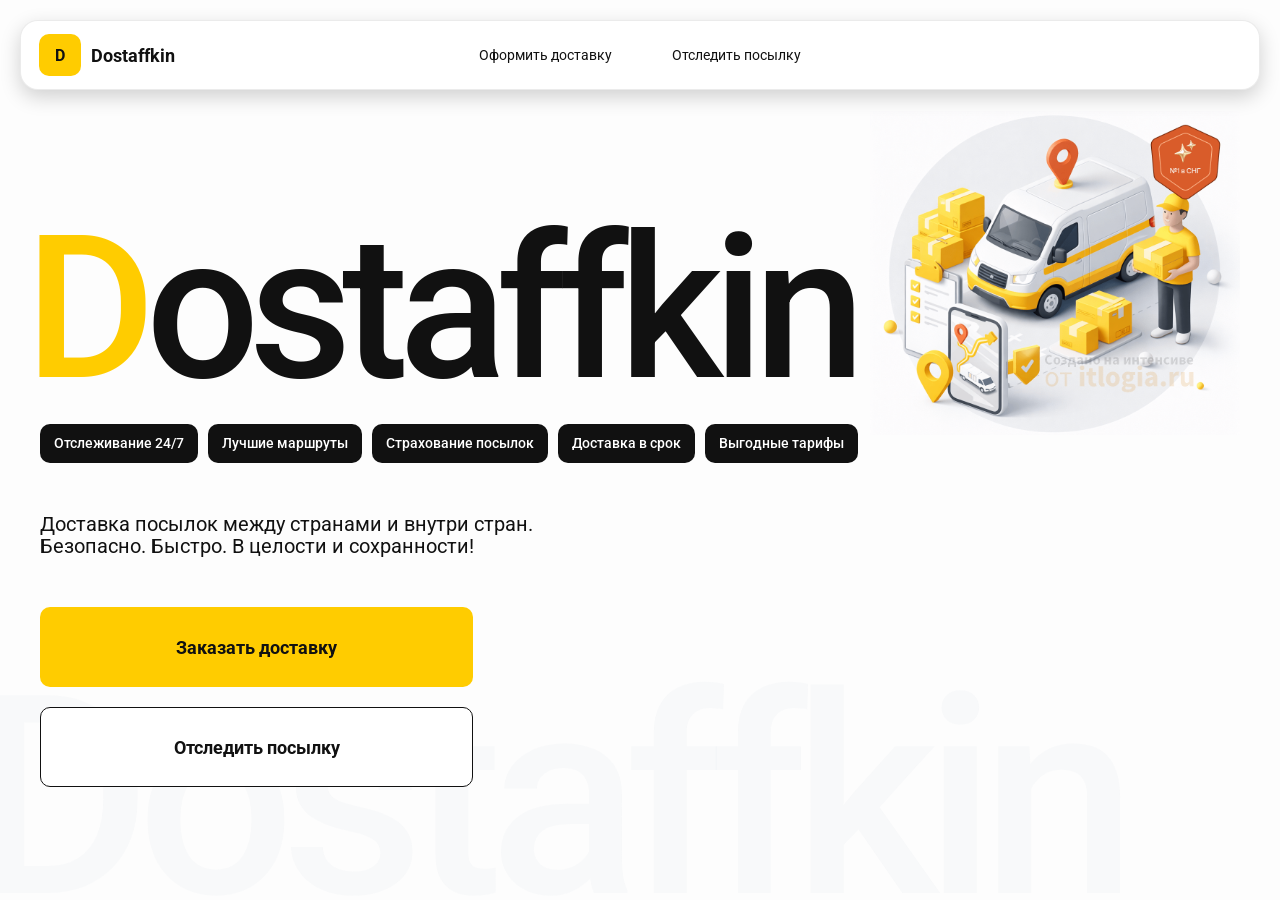
==== index.html @ b61168ff "Add files via upload" ====
<!doctype html>
<html lang="ru">
  <head>
    <meta charset="utf-8" />
    <meta
      name="viewport"
      content="width=device-width,initial-scale=1,maximum-scale=1,user-scalable=0"
    />
    <title>
      Dostaffkin — Доставка посылок между странами и внутри стран. Безопасно.
      Быстро. В целости и сохранности!
    </title>
    <link rel="stylesheet" href="styles/base.css" />
    <link rel="stylesheet" href="styles/base_adaptive.css" />
    <link rel="stylesheet" href="styles/index.css" />
    <link rel="stylesheet" href="styles/index_adaptive.css" />
  </head>
  <body>
    <div class="container">
      <header class="header">
        <a class="header-brand" href="#">
          <div class="header-logo">D</div>
          <div class="header-title">Dostaffkin</div>
        </a>
        <nav class="header-menu">
          <a class="header-link" href="#">Оформить <span>доставку</span></a>
          <a class="header-link" href="#">Отследить <span>посылку</span></a>
        </nav>
      </header>
      <main class="main">
        <section class="main-info">
          <div class="main-title"><span>D</span>ostaffkin</div>
          <div class="main-features">
            <div class="main-feature">Отслеживание 24/7</div>
            <div class="main-feature">Лучшие маршруты</div>
            <div class="main-feature">Страхование посылок</div>
            <div class="main-feature">Доставка в срок</div>
            <div class="main-feature">Выгодные тарифы</div>
          </div>
          <div class="main-description">
            Доставка посылок между странами и внутри стран. Безопасно. Быстро. В
            целости и сохранности!
          </div>
          <div class="main-actions">
            <a class="button" type="button" href="./order.html"
              >Заказать доставку</a
            >
            <a class="button button-white" type="button" href="./track.html"
              >Отследить посылку</a
            >
          </div>
          <div class="main-title-ghost">Dostaffkin</div>
        </section>
        <section class="main-image">
          <img src="images/main-image.png" alt="Main image" />
        </section>
      </main>
    </div>
  </body>
</html>
---- styles/base.css ----
*, *::before, *::after {
    box-sizing: border-box;
}
@font-face {
    font-family: "Roboto";
    src: url("../fonts/Roboto-Regular.ttf");
    font-weight: normal;
}

@font-face {
    font-family: "Roboto";
    src: url("../fonts/Roboto-Bold.ttf");
    font-weight: bold;
}

@font-face {
    font-family: "Roboto";
    src: url("../fonts/Roboto-Medium.ttf");
    font-weight: 500;
}

html, body {
    margin: 0;
    color: #111111;
    font-family: "Roboto", sans-serif;
}

body {
    background: #FDFDFD;
}

.button {
    border: 0;
    outline: none;
    height: 44px;
    border-radius: 10px;
    font-size: 14px;
    font-weight: bold;
    cursor: pointer;
    font-family: inherit;
    transition: transform .08s ease, opacity .12s ease;
    background: #ffcc00;
    color: #111111;
    text-align: center;
    text-decoration: none;
}

.button:hover {
    background-color: #E5BC19;
}

.button:disabled {
    cursor: not-allowed;
    background-color: #FADE6E;
    color: #787878;
    transform: none;
}

.button.button-white {
    background: #ffffff;
    border: 1px solid #111111;
}

.button.button-white:hover {
    background: rgb(241 241 241);
}
---- styles/index.css ----
.container {
  overflow: hidden;
  min-height: 100vh;
}

.header {
  border-radius: 18px;
  box-shadow: 0 7px 20px 0 #0000002e;
  backdrop-filter: blur(10px);
  background: #ffffff;
  left: 20px;
  border: 1px solid rgba(0, 0, 0, 0.08);
  position: fixed;
  right: 20px;
  top: 20px;
  padding: 14px 18px;
  height: 70px;
  display: flex;
  align-items: center;
  z-index: 6;
}

.header-brand {
  display: flex;
  align-items: center;
  text-decoration: none;
  gap: 10px;
}

.header-logo {
  width: 42px;
  height: 42px;
  border-radius: 10px;
  background: #ffcc00;
  display: grid;
  place-items: center;
  font-weight: bold;
  color: #111;
}

.header-title {
  font-size: 18px;
  font-weight: bold;
  color: #111111;
  text-decoration: none;
}

.header-menu {
  display: flex;
  align-items: center;
  gap: 60px;
  margin: 0;
  position: absolute;
  left: 50%;
  transform: translateX(-50%);
}

.header-link {
  font-size: 14px;
  color: #111111;
  text-decoration: none;
}

.main {
    padding: 111px 40px 40px;
    position: relative;
    display: flex;
}
.main-info {
  max-width: 840px;
  width: 100%;
  position: relative;
}

.main-title {
  margin-top: 98px;
  font-weight: 500;
  font-size: 200px;
  line-height: 1;
  letter-spacing: -0.05em;
  color: #111111;
  left: -15px;
  position: relative;
}

.main-title span {
  color: #ffcc00;
}

.main-features {
  margin-top: 15px;
  display: flex;
  flex-wrap: wrap;
  gap: 10px;
}

.main-feature {
  background: #111111;
  color: #ffffff;
  padding: 12px 14px;
  font-weight: 500;
  font-size: 14px;
  line-height: 1.1;
  border-radius: 10px;
}

.main-description {
    margin-top: 50px;
    max-width: 500px;
    font-size: 20px;
    line-height: 1.1;
    color: #111111;
}

.main-actions {
    margin-top: 50px;
    display: flex;
    flex-direction: column;
    gap: 20px;
}

.main-actions .button {
    height: 80px;
    width: 433px;
    font-size: 18px;
    font-weight: bold;
    place-items: center;
    display: grid;
}

.main-title-ghost {
    position: absolute;
    z-index: -1;
    left: -70px;
    bottom: -150px;
    font-weight: 500;
    font-size: 278px;
    line-height: 1;
    letter-spacing: -0.05em;
    color: #ECEDF04D;
}

.main-image {
    width: 1024px;
    top: 100px;
    z-index: -2;
}

.main-image img {
    width: 100%;
    max-width: 1024px;
    height: auto;
    display: block;
}
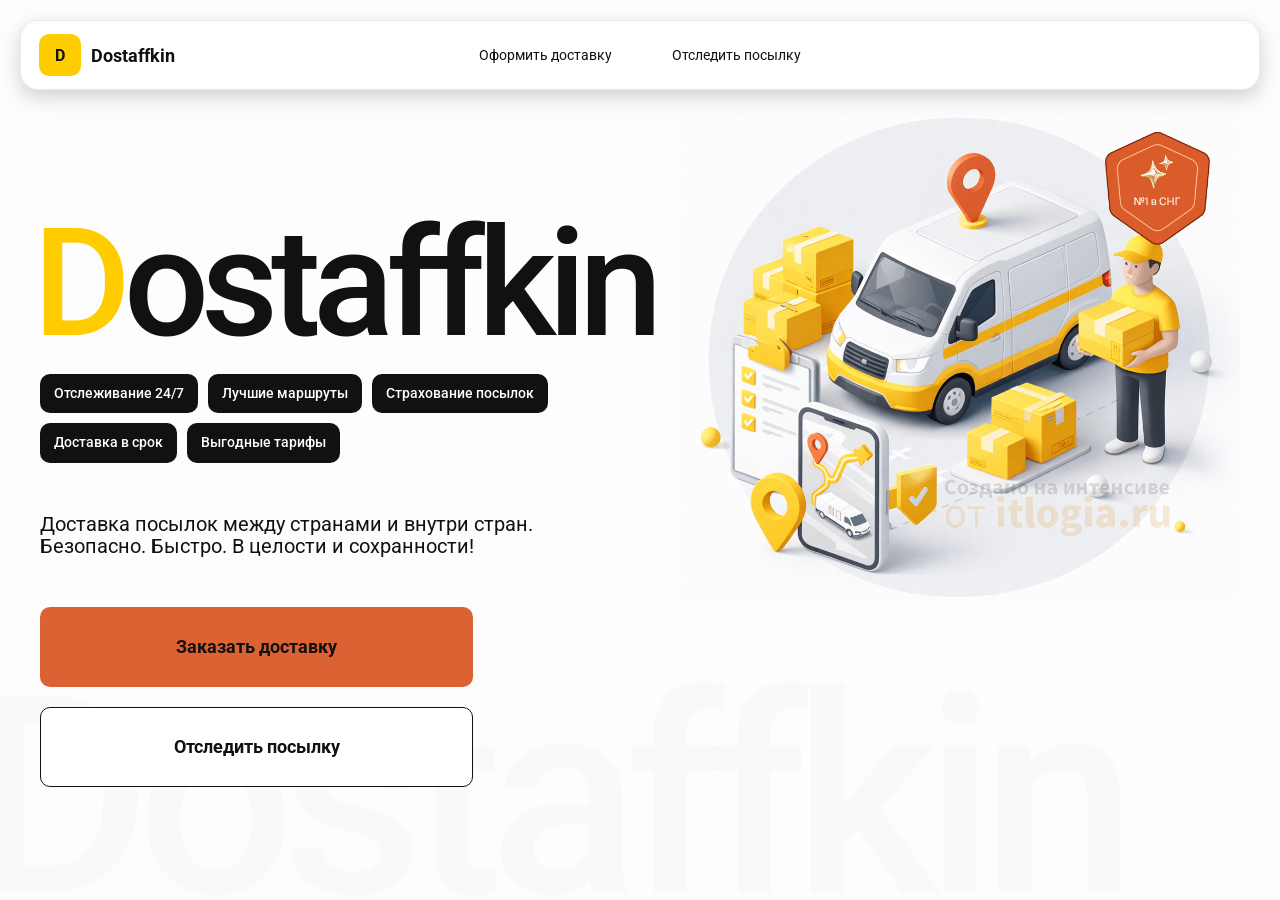
==== commit 029c61d4: "feat: add track.html, change check-check" ====
--- a/index.html
+++ b/index.html
@@ -23,8 +23,8 @@
           <div class="header-title">Dostaffkin</div>
         </a>
         <nav class="header-menu">
-          <a class="header-link" href="#">Оформить <span>доставку</span></a>
-          <a class="header-link" href="#">Отследить <span>посылку</span></a>
+          <a class="header-link" href="./order.html">Оформить <span>доставку</span></a>
+          <a class="header-link" href="./track.html">Отследить <span>посылку</span></a>
         </nav>
       </header>
       <main class="main">
--- a/styles/base.css
+++ b/styles/base.css
@@ -1,66 +1,200 @@
-*, *::before, *::after {
-    box-sizing: border-box;
+*,
+*::before,
+*::after {
+  box-sizing: border-box;
 }
 @font-face {
-    font-family: "Roboto";
-    src: url("../fonts/Roboto-Regular.ttf");
-    font-weight: normal;
+  font-family: "Roboto";
+  src: url("../fonts/Roboto-Regular.ttf");
+  font-weight: normal;
 }
 
 @font-face {
-    font-family: "Roboto";
-    src: url("../fonts/Roboto-Bold.ttf");
-    font-weight: bold;
+  font-family: "Roboto";
+  src: url("../fonts/Roboto-Bold.ttf");
+  font-weight: bold;
 }
 
 @font-face {
-    font-family: "Roboto";
-    src: url("../fonts/Roboto-Medium.ttf");
-    font-weight: 500;
-}
-
-html, body {
-    margin: 0;
-    color: #111111;
-    font-family: "Roboto", sans-serif;
-}
-
+  font-family: "Roboto";
+  src: url("../fonts/Roboto-Medium.ttf");
+  font-weight: 500;
+}
+
+html,
 body {
-    background: #FDFDFD;
+  margin: 0;
+  color: #111111;
+  font-family: "Roboto", sans-serif;
+}
+
+body {
+  background: #fdfdfd;
 }
 
 .button {
-    border: 0;
-    outline: none;
-    height: 44px;
-    border-radius: 10px;
-    font-size: 14px;
-    font-weight: bold;
-    cursor: pointer;
-    font-family: inherit;
-    transition: transform .08s ease, opacity .12s ease;
-    background: #ffcc00;
-    color: #111111;
-    text-align: center;
-    text-decoration: none;
+  border: 0;
+  outline: none;
+  height: 44px;
+  border-radius: 10px;
+  font-size: 14px;
+  font-weight: bold;
+  cursor: pointer;
+  font-family: inherit;
+  transition:
+    transform 0.08s ease,
+    opacity 0.12s ease;
+  background: #dc6133;
+  color: #111111;
+  text-align: center;
+  text-decoration: none;
 }
 
 .button:hover {
-    background-color: #E5BC19;
+  background-color: #e5bc19;
 }
 
 .button:disabled {
-    cursor: not-allowed;
-    background-color: #FADE6E;
-    color: #787878;
-    transform: none;
+  cursor: not-allowed;
+  background-color: #fade6e;
+  color: #787878;
+  transform: none;
 }
 
 .button.button-white {
-    background: #ffffff;
-    border: 1px solid #111111;
+  background: #ffffff;
+  border: 1px solid #111111;
 }
 
 .button.button-white:hover {
-    background: rgb(241 241 241);
-}+  background: rgb(241 241 241);
+}
+
+.header {
+  border-radius: 18px;
+  box-shadow: 0 7px 20px 0 #0000002e;
+  backdrop-filter: blur(10px);
+  background: #ffffff;
+  left: 20px;
+  border: 1px solid rgba(0, 0, 0, 0.08);
+  position: fixed;
+  right: 20px;
+  top: 20px;
+  padding: 14px 18px;
+  height: 70px;
+  display: flex;
+  align-items: center;
+  z-index: 6;
+}
+
+.header-brand {
+  display: flex;
+  align-items: center;
+  text-decoration: none;
+  gap: 10px;
+}
+
+.header-logo {
+  width: 42px;
+  height: 42px;
+  border-radius: 10px;
+  background: #ffcc00;
+  display: grid;
+  place-items: center;
+  font-weight: bold;
+  color: #111;
+}
+
+.header-title {
+  font-size: 18px;
+  font-weight: bold;
+  color: #111111;
+  text-decoration: none;
+}
+
+.header-menu {
+  display: flex;
+  align-items: center;
+  gap: 60px;
+  margin: 0;
+  position: absolute;
+  left: 50%;
+  transform: translateX(-50%);
+}
+
+.header-link {
+  font-size: 14px;
+  color: #111111;
+  text-decoration: none;
+}
+.main-field {
+  display: flex;
+  align-items: center;
+  margin-top: 6px;
+  gap: 10px;
+  border: 1px solid #1111111a;
+  background: #fafafa;
+  border-radius: 10px;
+  padding: 10px 12px;
+  position: relative;
+  box-sizing: border-box;
+  height: 50px;
+}
+
+.main-field.textarea {
+  height: auto;
+}
+
+.main-pin {
+  width: 28px;
+  height: 28px;
+  border-radius: 10px;
+  background: rgba(17, 17, 17, 0.08);
+  display: grid;
+  place-items: center;
+  flex: 0 0 auto;
+  position: relative;
+}
+
+.main-pin::before {
+  content: "";
+  width: 8px;
+  height: 8px;
+  border-radius: 999px;
+  background: orange;
+  opacity: 0.75;
+  display: block;
+}
+
+.main-field:last-child .main-pin::before {
+  background: green;
+  opacity: 0.85;
+}
+
+input,
+textarea {
+  width: 100%;
+  border: 0;
+  outline: none;
+  background: transparent;
+  font-size: 14px;
+  color: #111111;
+  font-family: inherit;
+}
+
+textarea {
+  resize: vertical;
+  min-height: 72px;
+  padding: 2px 0;
+}
+
+input::placeholder,
+textarea::placeholder {
+  color: #7c7c7c;
+}
+
+.main-field:focus-within {
+  border-color: rgba(0, 0, 0, 0.2);
+  box-shadow: 0 0 0 4px rgba(255, 204, 0, 0.35);
+  background: rgba(255, 255, 255, 0.75);
+}
--- a/styles/base_adaptive.css
+++ b/styles/base_adaptive.css
@@ -0,0 +1,32 @@
+@media (max-width: 767px) {
+  .header {
+    left: 10px;
+    right: 10px;
+    top: 10px;
+  }
+
+  .header-link span {
+    display: none;
+  }
+
+  .header-menu {
+    gap: 20px;
+    justify-content: flex-start;
+    margin: 0 0 0 30px;
+    position: static;
+    transform: none;
+  }
+}
+
+@media (max-width: 420px) {
+  .header-title {
+    display: none;
+  }
+}
+
+@media (max-width: 374px) {
+  .header-menu {
+    gap: 10px;
+    margin: 0 0 0 10px;
+  }
+}
--- a/styles/index.css
+++ b/styles/index.css
@@ -3,68 +3,10 @@
   min-height: 100vh;
 }
 
-.header {
-  border-radius: 18px;
-  box-shadow: 0 7px 20px 0 #0000002e;
-  backdrop-filter: blur(10px);
-  background: #ffffff;
-  left: 20px;
-  border: 1px solid rgba(0, 0, 0, 0.08);
-  position: fixed;
-  right: 20px;
-  top: 20px;
-  padding: 14px 18px;
-  height: 70px;
+.main {
+  padding: 111px 40px 40px;
+  position: relative;
   display: flex;
-  align-items: center;
-  z-index: 6;
-}
-
-.header-brand {
-  display: flex;
-  align-items: center;
-  text-decoration: none;
-  gap: 10px;
-}
-
-.header-logo {
-  width: 42px;
-  height: 42px;
-  border-radius: 10px;
-  background: #ffcc00;
-  display: grid;
-  place-items: center;
-  font-weight: bold;
-  color: #111;
-}
-
-.header-title {
-  font-size: 18px;
-  font-weight: bold;
-  color: #111111;
-  text-decoration: none;
-}
-
-.header-menu {
-  display: flex;
-  align-items: center;
-  gap: 60px;
-  margin: 0;
-  position: absolute;
-  left: 50%;
-  transform: translateX(-50%);
-}
-
-.header-link {
-  font-size: 14px;
-  color: #111111;
-  text-decoration: none;
-}
-
-.main {
-    padding: 111px 40px 40px;
-    position: relative;
-    display: flex;
 }
 .main-info {
   max-width: 840px;
@@ -105,50 +47,50 @@
 }
 
 .main-description {
-    margin-top: 50px;
-    max-width: 500px;
-    font-size: 20px;
-    line-height: 1.1;
-    color: #111111;
+  margin-top: 50px;
+  max-width: 500px;
+  font-size: 20px;
+  line-height: 1.1;
+  color: #111111;
 }
 
 .main-actions {
-    margin-top: 50px;
-    display: flex;
-    flex-direction: column;
-    gap: 20px;
+  margin-top: 50px;
+  display: flex;
+  flex-direction: column;
+  gap: 20px;
 }
 
 .main-actions .button {
-    height: 80px;
-    width: 433px;
-    font-size: 18px;
-    font-weight: bold;
-    place-items: center;
-    display: grid;
+  height: 80px;
+  width: 433px;
+  font-size: 18px;
+  font-weight: bold;
+  place-items: center;
+  display: grid;
 }
 
 .main-title-ghost {
-    position: absolute;
-    z-index: -1;
-    left: -70px;
-    bottom: -150px;
-    font-weight: 500;
-    font-size: 278px;
-    line-height: 1;
-    letter-spacing: -0.05em;
-    color: #ECEDF04D;
+  position: absolute;
+  z-index: -1;
+  left: -70px;
+  bottom: -150px;
+  font-weight: 500;
+  font-size: 278px;
+  line-height: 1;
+  letter-spacing: -0.05em;
+  color: #ecedf04d;
 }
 
 .main-image {
-    width: 1024px;
-    top: 100px;
-    z-index: -2;
+  width: 1024px;
+  top: 100px;
+  z-index: -2;
 }
 
 .main-image img {
-    width: 100%;
-    max-width: 1024px;
-    height: auto;
-    display: block;
-}+  width: 100%;
+  max-width: 1024px;
+  height: auto;
+  display: block;
+}
--- a/styles/index_adaptive.css
+++ b/styles/index_adaptive.css
@@ -0,0 +1,98 @@
+@media (max-width: 1760px) {
+  .main-title {
+    font-size: 150px;
+    left: -7px;
+  }
+
+  .main-info {
+    max-width: 640px;
+  }
+}
+
+@media (max-width: 1200px) {
+  .main-info {
+    max-width: 540px;
+  }
+
+  .main {
+    padding: 111px 20px 20px;
+  }
+
+  .main-title {
+    font-size: 120px;
+    left: -4px;
+  }
+
+  .main-title-ghost {
+    font-size: 220px;
+  }
+}
+
+@media (max-width: 1024px) {
+  .main-title {
+    margin-top: 30px;
+  }
+
+  .main {
+    flex-direction: column-reverse;
+  }
+
+  .main-image {
+    max-width: 350px;
+    position: absolute;
+    left: 370px;
+    top: 370px;
+  }
+
+  .main-info {
+    max-width: 100%;
+  }
+
+  .main-actions {
+    gap: 10px;
+  }
+
+  .main-actions .button {
+    height: 50px;
+    font-size: 14px;
+    width: auto;
+    max-width: 300px;
+  }
+
+  .main-description {
+    max-width: 350px;
+  }
+}
+
+@media (max-width: 570px) {
+  .main-title {
+    font-size: 88px;
+  }
+
+  .main-description {
+    max-width: 100%;
+  }
+
+  .main-actions {
+    width: 100%;
+  }
+
+  .main-actions .button {
+    width: 100%;
+    max-width: 100%;
+  }
+
+  .main-image {
+    max-width: 650px;
+    position: absolute;
+    left: 170px;
+    top: 70px;
+    opacity: 0.2;
+  }
+}
+
+@media (max-width: 400px) {
+  .main-title {
+    font-size: 70px;
+  }
+}
